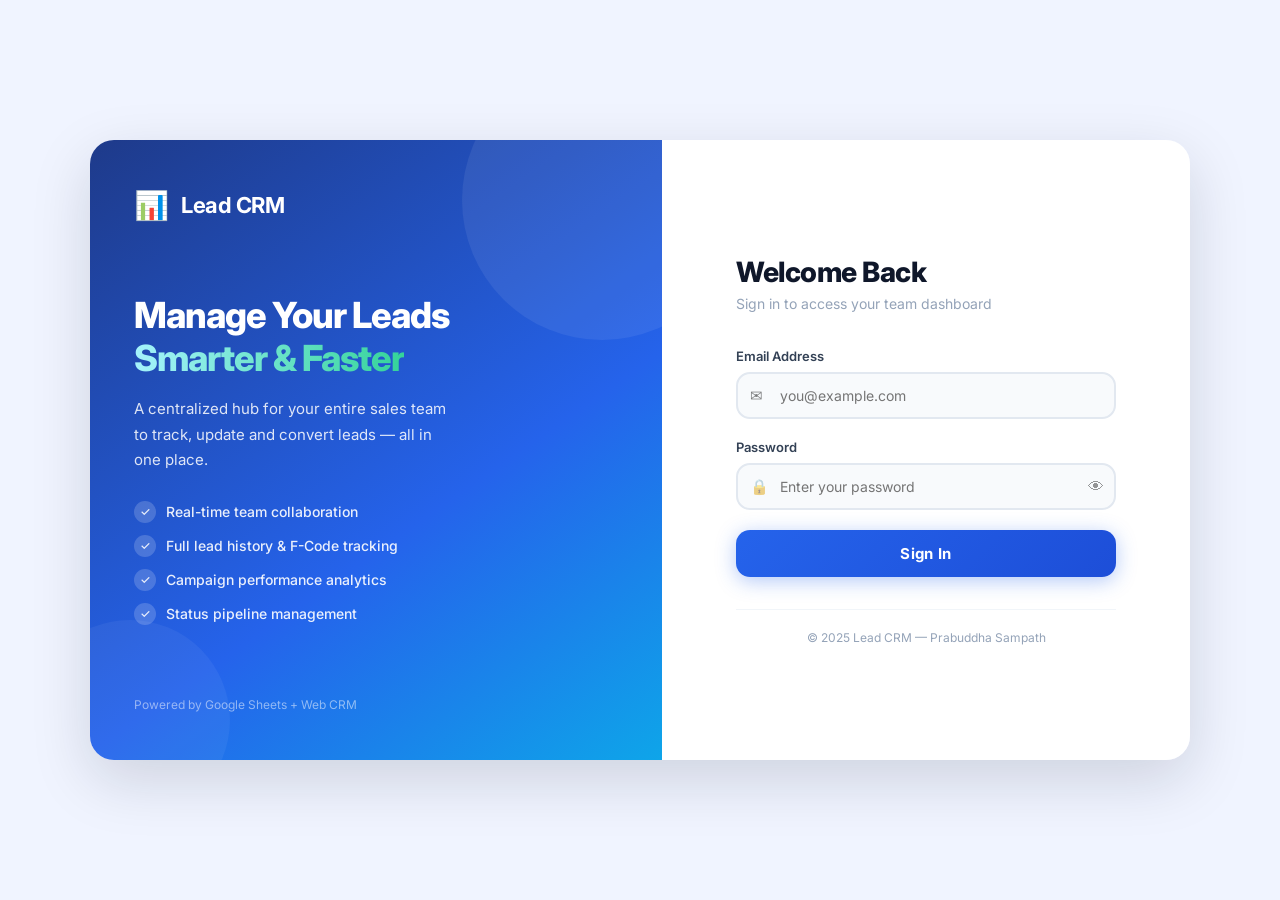
==== index.html @ 0907730c "Initial commit for Lead CRM Web App" ====
<!DOCTYPE html>
<html lang="en">
<head>
  <meta charset="UTF-8" />
  <meta name="viewport" content="width=device-width, initial-scale=1.0"/>
  <title>Lead CRM — Login</title>
  <link rel="preconnect" href="https://fonts.googleapis.com"/>
  <link href="https://fonts.googleapis.com/css2?family=Inter:wght@300;400;500;600;700;800&display=swap" rel="stylesheet"/>
  <link rel="stylesheet" href="styles/login.css"/>
</head>
<body>
  <div class="login-wrapper">

    <!-- LEFT PANEL -->
    <div class="left-panel">
      <div class="brand">
        <div class="brand-icon">📊</div>
        <span class="brand-name">Lead CRM</span>
      </div>
      <div class="left-content">
        <h1>Manage Your Leads<br/><span class="highlight">Smarter & Faster</span></h1>
        <p>A centralized hub for your entire sales team to track, update and convert leads — all in one place.</p>
        <ul class="features-list">
          <li><span class="check">✓</span> Real-time team collaboration</li>
          <li><span class="check">✓</span> Full lead history & F-Code tracking</li>
          <li><span class="check">✓</span> Campaign performance analytics</li>
          <li><span class="check">✓</span> Status pipeline management</li>
        </ul>
      </div>
      <div class="left-footer">Powered by Google Sheets + Web CRM</div>
    </div>

    <!-- RIGHT PANEL -->
    <div class="right-panel">
      <div class="login-box">
        <div class="login-header">
          <h2>Welcome Back</h2>
          <p>Sign in to access your team dashboard</p>
        </div>

        <form id="loginForm" onsubmit="handleLogin(event)">
          <div class="form-group">
            <label for="email">Email Address</label>
            <div class="input-wrapper">
              <span class="input-icon">✉</span>
              <input type="email" id="email" placeholder="you@example.com" required autocomplete="email"/>
            </div>
          </div>

          <div class="form-group">
            <label for="password">Password</label>
            <div class="input-wrapper">
              <span class="input-icon">🔒</span>
              <input type="password" id="password" placeholder="Enter your password" required autocomplete="current-password"/>
              <button type="button" class="toggle-pw" onclick="togglePassword()" id="toggleBtn">👁</button>
            </div>
          </div>

          <div id="errorMsg" class="error-msg" style="display:none;">
            ⚠ Incorrect email or password. Please try again.
          </div>

          <button type="submit" class="btn-login" id="loginBtn">
            <span id="btnText">Sign In</span>
            <span id="btnLoader" style="display:none;">...</span>
          </button>
        </form>

        <div class="login-footer">
          <span>© 2025 Lead CRM — Prabuddha Sampath</span>
        </div>
      </div>
    </div>

  </div>

  <script src="scripts/auth.js"></script>
</body>
</html>
---- styles/login.css ----
/* ───────────────────────────────────────────
   LOGIN PAGE STYLES — Lead CRM
─────────────────────────────────────────── */
*, *::before, *::after { box-sizing: border-box; margin: 0; padding: 0; }

:root {
  --primary:       #2563EB;
  --primary-dark:  #1D4ED8;
  --primary-light: #EFF6FF;
  --accent:        #10B981;
  --dark:          #0F172A;
  --mid:           #334155;
  --light:         #94A3B8;
  --white:         #FFFFFF;
  --error:         #EF4444;
  --radius:        14px;
  --shadow:        0 20px 60px rgba(15,23,42,0.15);
}

body {
  font-family: 'Inter', sans-serif;
  background: #F0F4FF;
  min-height: 100vh;
  display: flex;
  align-items: center;
  justify-content: center;
}

.login-wrapper {
  display: flex;
  width: 100%;
  max-width: 1100px;
  min-height: 620px;
  border-radius: 24px;
  overflow: hidden;
  box-shadow: var(--shadow);
  margin: 24px;
}

/* ── LEFT PANEL ─────────────────────────── */
.left-panel {
  flex: 1.1;
  background: linear-gradient(145deg, #1E3A8A 0%, #2563EB 60%, #0EA5E9 100%);
  color: var(--white);
  padding: 48px 44px;
  display: flex;
  flex-direction: column;
  justify-content: space-between;
  position: relative;
  overflow: hidden;
}

.left-panel::before {
  content: '';
  position: absolute;
  top: -80px; right: -80px;
  width: 280px; height: 280px;
  background: rgba(255,255,255,0.07);
  border-radius: 50%;
}

.left-panel::after {
  content: '';
  position: absolute;
  bottom: -60px; left: -60px;
  width: 200px; height: 200px;
  background: rgba(255,255,255,0.05);
  border-radius: 50%;
}

.brand {
  display: flex;
  align-items: center;
  gap: 12px;
  position: relative; z-index: 1;
}
.brand-icon { font-size: 28px; }
.brand-name {
  font-size: 22px;
  font-weight: 700;
  letter-spacing: -0.5px;
}

.left-content { position: relative; z-index: 1; }

.left-content h1 {
  font-size: 36px;
  font-weight: 800;
  line-height: 1.2;
  margin-bottom: 16px;
  letter-spacing: -1px;
}

.highlight {
  background: linear-gradient(90deg, #A5F3FC, #34D399);
  -webkit-background-clip: text;
  -webkit-text-fill-color: transparent;
  background-clip: text;
}

.left-content p {
  font-size: 15px;
  opacity: 0.85;
  line-height: 1.7;
  margin-bottom: 28px;
  max-width: 320px;
}

.features-list {
  list-style: none;
  display: flex;
  flex-direction: column;
  gap: 12px;
}

.features-list li {
  display: flex;
  align-items: center;
  gap: 10px;
  font-size: 14px;
  font-weight: 500;
  opacity: 0.9;
}

.check {
  background: rgba(255,255,255,0.2);
  width: 22px; height: 22px;
  border-radius: 50%;
  display: flex;
  align-items: center;
  justify-content: center;
  font-size: 12px;
  flex-shrink: 0;
}

.left-footer {
  font-size: 12px;
  opacity: 0.5;
  position: relative; z-index: 1;
}

/* ── RIGHT PANEL ────────────────────────── */
.right-panel {
  flex: 1;
  background: var(--white);
  display: flex;
  align-items: center;
  justify-content: center;
  padding: 48px 44px;
}

.login-box { width: 100%; max-width: 380px; }

.login-header { margin-bottom: 36px; }
.login-header h2 {
  font-size: 28px;
  font-weight: 800;
  color: var(--dark);
  margin-bottom: 6px;
  letter-spacing: -0.5px;
}
.login-header p {
  font-size: 14px;
  color: var(--light);
}

/* ── FORM ───────────────────────────────── */
.form-group {
  margin-bottom: 20px;
}
.form-group label {
  display: block;
  font-size: 13px;
  font-weight: 600;
  color: var(--mid);
  margin-bottom: 8px;
}

.input-wrapper {
  position: relative;
  display: flex;
  align-items: center;
}

.input-icon {
  position: absolute;
  left: 14px;
  font-size: 15px;
  opacity: 0.5;
  pointer-events: none;
}

.input-wrapper input {
  width: 100%;
  padding: 13px 44px 13px 42px;
  border: 2px solid #E2E8F0;
  border-radius: var(--radius);
  font-family: 'Inter', sans-serif;
  font-size: 14px;
  color: var(--dark);
  background: #F8FAFC;
  outline: none;
  transition: border-color 0.2s, box-shadow 0.2s, background 0.2s;
}

.input-wrapper input:focus {
  border-color: var(--primary);
  background: var(--white);
  box-shadow: 0 0 0 4px rgba(37,99,235,0.1);
}

.toggle-pw {
  position: absolute;
  right: 12px;
  background: none;
  border: none;
  cursor: pointer;
  font-size: 16px;
  opacity: 0.4;
  transition: opacity 0.2s;
}
.toggle-pw:hover { opacity: 0.8; }

/* ── ERROR ──────────────────────────────── */
.error-msg {
  background: #FEF2F2;
  border: 1px solid #FCA5A5;
  color: var(--error);
  font-size: 13px;
  padding: 10px 14px;
  border-radius: 10px;
  margin-bottom: 16px;
  font-weight: 500;
  animation: shake 0.3s ease;
}

@keyframes shake {
  0%, 100% { transform: translateX(0); }
  25% { transform: translateX(-6px); }
  75% { transform: translateX(6px); }
}

/* ── BUTTON ─────────────────────────────── */
.btn-login {
  width: 100%;
  padding: 14px;
  background: linear-gradient(135deg, var(--primary), var(--primary-dark));
  color: var(--white);
  border: none;
  border-radius: var(--radius);
  font-family: 'Inter', sans-serif;
  font-size: 15px;
  font-weight: 700;
  cursor: pointer;
  letter-spacing: 0.3px;
  transition: transform 0.15s, box-shadow 0.2s, opacity 0.2s;
  box-shadow: 0 4px 20px rgba(37,99,235,0.35);
}
.btn-login:hover {
  transform: translateY(-2px);
  box-shadow: 0 8px 28px rgba(37,99,235,0.45);
}
.btn-login:active { transform: translateY(0); }
.btn-login:disabled { opacity: 0.7; cursor: not-allowed; }

/* ── FOOTER ─────────────────────────────── */
.login-footer {
  margin-top: 32px;
  text-align: center;
  font-size: 12px;
  color: var(--light);
  border-top: 1px solid #F1F5F9;
  padding-top: 20px;
}

/* ── RESPONSIVE ─────────────────────────── */
@media (max-width: 768px) {
  .left-panel { display: none; }
  .right-panel { padding: 40px 28px; }
  .login-wrapper { border-radius: 16px; margin: 16px; }
}
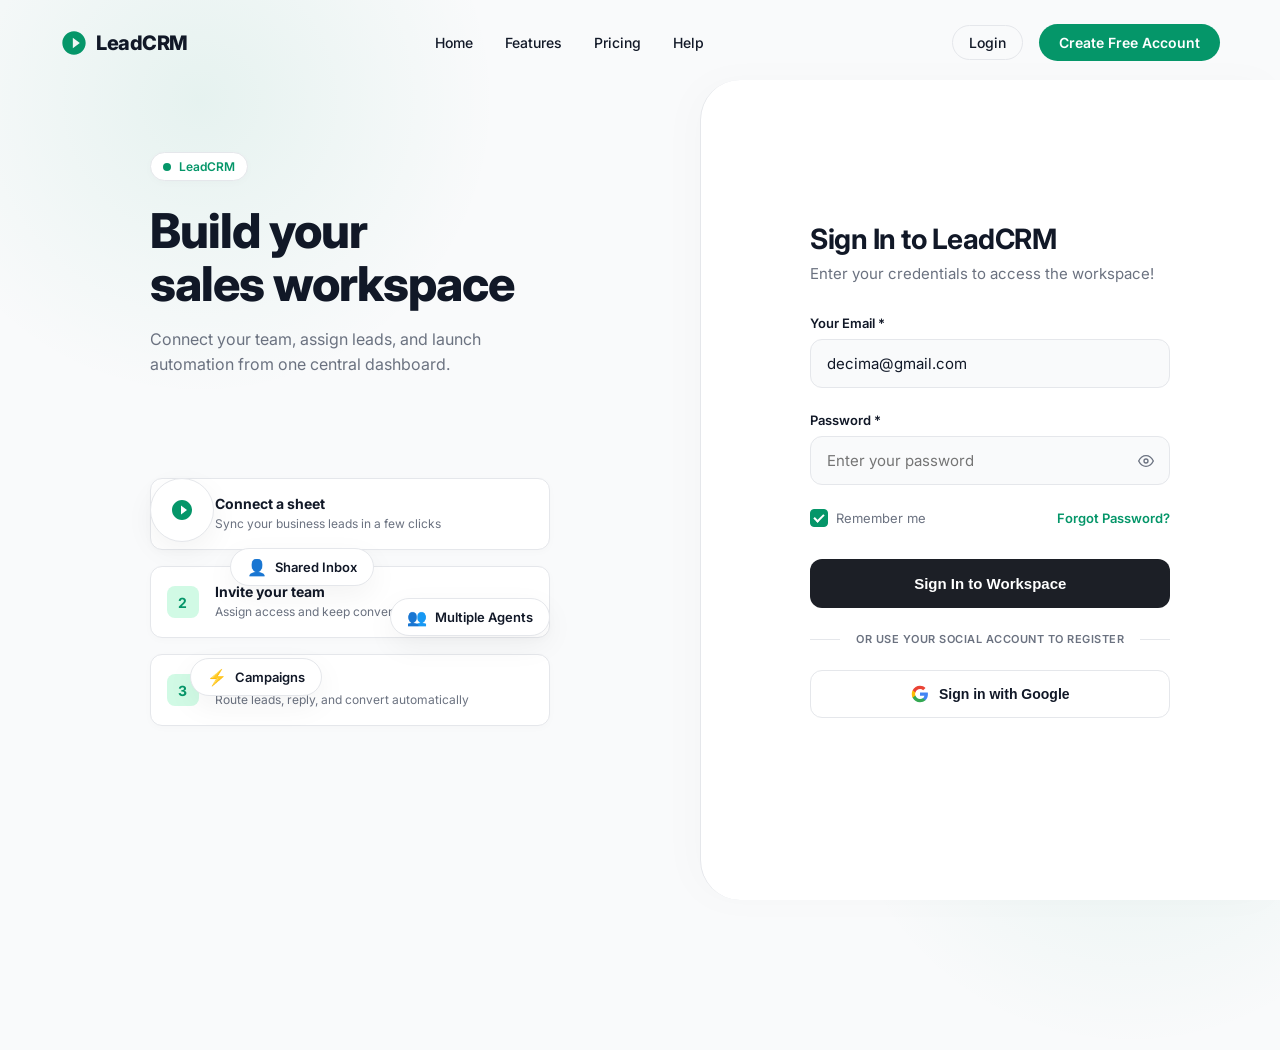
==== commit b1f4b689: "UI Overhaul: Apply Raybeam Digital modern styling" ====
--- a/index.html
+++ b/index.html
@@ -8,66 +8,124 @@
   <link href="https://fonts.googleapis.com/css2?family=Inter:wght@300;400;500;600;700;800&display=swap" rel="stylesheet"/>
   <link rel="stylesheet" href="styles/login.css"/>
 </head>
-<body>
+  <!-- Global Header (Top bar spanning both columns) -->
+  <header class="global-header">
+    <div class="brand">
+      <svg class="brand-icon" viewBox="0 0 24 24" fill="currentColor"><path d="M12 2C6.48 2 2 6.48 2 12s4.48 10 10 10 10-4.48 10-10S17.52 2 12 2zm-1 14.5v-9l6 4.5-6 4.5z"/></svg>
+      <span class="brand-name">LeadCRM</span>
+    </div>
+    <div class="header-links">
+      <a href="#">Home</a>
+      <a href="#">Features</a>
+      <a href="#">Pricing</a>
+      <a href="#">Help</a>
+    </div>
+    <div class="header-actions">
+      <a href="#" class="btn-login-header">Login</a>
+      <a href="#" class="btn-create-account">Create Free Account</a>
+    </div>
+  </header>
+
   <div class="login-wrapper">
-
     <!-- LEFT PANEL -->
     <div class="left-panel">
-      <div class="brand">
-        <div class="brand-icon">📊</div>
-        <span class="brand-name">Lead CRM</span>
+      <div class="left-content-inner">
+        <div class="badge-text">
+          <span class="dot"></span> LeadCRM
+        </div>
+        <h1>Build your<br/>sales workspace</h1>
+        <p>Connect your team, assign leads, and launch automation from one central dashboard.</p>
+        
+        <div class="graphic-placeholder">
+          <!-- Simplified CSS Graphic representing nodes/connections -->
+          <div class="node main-node">
+            <svg viewBox="0 0 24 24" fill="currentColor" width="24" height="24"><path d="M12 2C6.48 2 2 6.48 2 12s4.48 10 10 10 10-4.48 10-10S17.52 2 12 2zm-1 14.5v-9l6 4.5-6 4.5z"/></svg>
+          </div>
+          <div class="node sub-node node-1">
+            <span class="node-icon">👤</span> Shared Inbox
+          </div>
+          <div class="node sub-node node-2">
+            <span class="node-icon">👥</span> Multiple Agents
+          </div>
+          <div class="node sub-node node-3">
+            <span class="node-icon">⚡</span> Campaigns
+          </div>
+
+          <div class="steps-box">
+            <div class="step">
+              <div class="step-num">1</div>
+              <div class="step-text">
+                <h4>Connect a sheet</h4>
+                <p>Sync your business leads in a few clicks</p>
+              </div>
+            </div>
+            <div class="step">
+              <div class="step-num">2</div>
+              <div class="step-text">
+                <h4>Invite your team</h4>
+                <p>Assign access and keep conversations moving</p>
+              </div>
+            </div>
+            <div class="step">
+              <div class="step-num">3</div>
+              <div class="step-text">
+                <h4>Launch sales</h4>
+                <p>Route leads, reply, and convert automatically</p>
+              </div>
+            </div>
+          </div>
+        </div>
       </div>
-      <div class="left-content">
-        <h1>Manage Your Leads<br/><span class="highlight">Smarter & Faster</span></h1>
-        <p>A centralized hub for your entire sales team to track, update and convert leads — all in one place.</p>
-        <ul class="features-list">
-          <li><span class="check">✓</span> Real-time team collaboration</li>
-          <li><span class="check">✓</span> Full lead history & F-Code tracking</li>
-          <li><span class="check">✓</span> Campaign performance analytics</li>
-          <li><span class="check">✓</span> Status pipeline management</li>
-        </ul>
-      </div>
-      <div class="left-footer">Powered by Google Sheets + Web CRM</div>
     </div>
 
     <!-- RIGHT PANEL -->
     <div class="right-panel">
       <div class="login-box">
         <div class="login-header">
-          <h2>Welcome Back</h2>
-          <p>Sign in to access your team dashboard</p>
+          <h2>Sign In to LeadCRM</h2>
+          <p>Enter your credentials to access the workspace!</p>
         </div>
 
         <form id="loginForm" onsubmit="handleLogin(event)">
           <div class="form-group">
-            <label for="email">Email Address</label>
-            <div class="input-wrapper">
-              <span class="input-icon">✉</span>
-              <input type="email" id="email" placeholder="you@example.com" required autocomplete="email"/>
+            <label for="email">Your Email *</label>
+            <input type="email" id="email" placeholder="e.g. decima@gmail.com" required autocomplete="email" class="modern-input" value="decima@gmail.com"/>
+          </div>
+
+          <div class="form-group">
+            <label for="password">Password *</label>
+            <div class="input-wrapper-modern">
+              <input type="password" id="password" placeholder="Enter your password" required autocomplete="current-password" class="modern-input"/>
+              <button type="button" class="toggle-pw-modern" onclick="togglePassword()" id="toggleBtn">
+                <svg viewBox="0 0 24 24" fill="none" stroke="currentColor" stroke-width="2" width="16" height="16"><path d="M1 12s4-8 11-8 11 8 11 8-4 8-11 8-11-8-11-8z"/><circle cx="12" cy="12" r="3"/></svg>
+              </button>
             </div>
           </div>
 
-          <div class="form-group">
-            <label for="password">Password</label>
-            <div class="input-wrapper">
-              <span class="input-icon">🔒</span>
-              <input type="password" id="password" placeholder="Enter your password" required autocomplete="current-password"/>
-              <button type="button" class="toggle-pw" onclick="togglePassword()" id="toggleBtn">👁</button>
-            </div>
+          <div class="form-options">
+            <label class="checkbox-container">
+              <input type="checkbox" checked>
+              <span class="checkmark"></span>
+              Remember me
+            </label>
+            <a href="#" class="forgot-pw">Forgot Password?</a>
           </div>
 
           <div id="errorMsg" class="error-msg" style="display:none;">
-            ⚠ Incorrect email or password. Please try again.
+            ⚠ Incorrect email or password.
           </div>
 
-          <button type="submit" class="btn-login" id="loginBtn">
-            <span id="btnText">Sign In</span>
-            <span id="btnLoader" style="display:none;">...</span>
+          <button type="submit" class="btn-submit">Sign In to Workspace</button>
+          
+          <div class="divider">
+            <span>OR USE YOUR SOCIAL ACCOUNT TO REGISTER</span>
+          </div>
+          
+          <button type="button" class="btn-google">
+            <svg viewBox="0 0 24 24" width="18" height="18"><path fill="#4285F4" d="M22.56 12.25c0-.78-.07-1.53-.2-2.25H12v4.26h5.92c-.26 1.37-1.04 2.53-2.21 3.31v2.77h3.57c2.08-1.92 3.28-4.74 3.28-8.09z"/><path fill="#34A853" d="M12 23c2.97 0 5.46-.98 7.28-2.66l-3.57-2.77c-.98.66-2.23 1.06-3.71 1.06-2.86 0-5.29-1.93-6.16-4.53H2.18v2.84C3.99 20.53 7.7 23 12 23z"/><path fill="#FBBC05" d="M5.84 14.09c-.22-.66-.35-1.36-.35-2.09s.13-1.43.35-2.09V7.07H2.18C1.43 8.55 1 10.22 1 12s.43 3.45 1.18 4.93l2.85-2.22.81-.62z"/><path fill="#EA4335" d="M12 5.38c1.62 0 3.06.56 4.21 1.64l3.15-3.15C17.45 2.09 14.97 1 12 1 7.7 1 3.99 3.47 2.18 7.07l3.66 2.84c.87-2.6 3.3-4.53 6.16-4.53z"/><path fill="none" d="M1 1h22v22H1z"/></svg>
+            Sign in with Google
           </button>
         </form>
-
-        <div class="login-footer">
-          <span>© 2025 Lead CRM — Prabuddha Sampath</span>
         </div>
       </div>
     </div>
--- a/styles/login.css
+++ b/styles/login.css
@@ -1,281 +1,198 @@
-/* ───────────────────────────────────────────
-   LOGIN PAGE STYLES — Lead CRM
-─────────────────────────────────────────── */
-*, *::before, *::after { box-sizing: border-box; margin: 0; padding: 0; }
+/* ─────────────────────────────────────────────────────────────────────────────
+   LOGIN CSS — Raybeam Inspired UI
+   ───────────────────────────────────────────────────────────────────────────── */
 
 :root {
-  --primary:       #2563EB;
-  --primary-dark:  #1D4ED8;
-  --primary-light: #EFF6FF;
-  --accent:        #10B981;
-  --dark:          #0F172A;
-  --mid:           #334155;
-  --light:         #94A3B8;
-  --white:         #FFFFFF;
-  --error:         #EF4444;
-  --radius:        14px;
-  --shadow:        0 20px 60px rgba(15,23,42,0.15);
+  --primary: #059669; /* Elegant Teal/Green */
+  --primary-light: #D1FAE5;
+  --primary-dark: #047857;
+  --bg-main: #F9FAFB;
+  --white: #ffffff;
+  --text-main: #111827;
+  --text-muted: #6B7280;
+  --border: #E5E7EB;
+  --danger: #EF4444;
 }
 
+* { box-sizing: border-box; margin: 0; padding: 0; }
+
 body {
-  font-family: 'Inter', sans-serif;
-  background: #F0F4FF;
-  min-height: 100vh;
-  display: flex;
-  align-items: center;
-  justify-content: center;
+  font-family: 'Inter', -apple-system, sans-serif;
+  background-color: var(--bg-main);
+  color: var(--text-main);
+  height: 100vh;
+  overflow: hidden;
+  position: relative;
 }
 
+/* Abstract Green Background Glows */
+body::before, body::after {
+  content: '';
+  position: absolute;
+  width: 600px;
+  height: 600px;
+  background: radial-gradient(circle, rgba(5, 150, 105, 0.08) 0%, rgba(249, 250, 251, 0) 70%);
+  z-index: -1;
+}
+body::before { top: -200px; left: -100px; }
+body::after { bottom: -150px; right: -150px; }
+
+/* Global Header */
+.global-header {
+  position: absolute;
+  top: 0; left: 0; right: 0;
+  display: flex;
+  justify-content: space-between;
+  align-items: center;
+  padding: 24px 60px;
+  z-index: 10;
+}
+.brand { display: flex; align-items: center; gap: 8px; color: var(--primary); }
+.brand-icon { width: 28px; height: 28px; }
+.brand-name { font-size: 20px; font-weight: 800; color: var(--text-main); letter-spacing: -0.5px; }
+
+.header-links { display: flex; gap: 32px; }
+.header-links a { text-decoration: none; color: var(--text-main); font-weight: 500; font-size: 14px; transition: color 0.2s; }
+.header-links a:hover { color: var(--primary); }
+
+.header-actions { display: flex; align-items: center; gap: 16px; }
+.btn-login-header { text-decoration: none; color: var(--text-main); font-size: 14px; font-weight: 500; padding: 8px 16px; border-radius: 20px; border: 1px solid var(--border); transition: all 0.2s;}
+.btn-login-header:hover { background: var(--white); border-color: #D1D5DB; }
+.btn-create-account { background: var(--primary); color: var(--white); text-decoration: none; padding: 10px 20px; border-radius: 24px; font-size: 14px; font-weight: 600; transition: background 0.2s; }
+.btn-create-account:hover { background: var(--primary-dark); }
+
+/* Main Layout */
 .login-wrapper {
   display: flex;
-  width: 100%;
-  max-width: 1100px;
-  min-height: 620px;
-  border-radius: 24px;
-  overflow: hidden;
-  box-shadow: var(--shadow);
-  margin: 24px;
+  height: 100vh;
+  padding-top: 80px; /* Offset for header */
 }
 
-/* ── LEFT PANEL ─────────────────────────── */
+/* Left Panel */
 .left-panel {
-  flex: 1.1;
-  background: linear-gradient(145deg, #1E3A8A 0%, #2563EB 60%, #0EA5E9 100%);
-  color: var(--white);
-  padding: 48px 44px;
+  flex: 1;
   display: flex;
-  flex-direction: column;
-  justify-content: space-between;
-  position: relative;
-  overflow: hidden;
+  justify-content: center;
+  align-items: center;
+  padding: 60px;
+}
+.left-content-inner {
+  max-width: 500px;
+}
+.badge-text {
+  display: inline-flex; align-items: center; gap: 8px;
+  background: var(--white); padding: 6px 12px; border-radius: 20px;
+  font-size: 12px; font-weight: 600; color: var(--primary);
+  box-shadow: 0 2px 10px rgba(0,0,0,0.02);
+  margin-bottom: 24px; border: 1px solid var(--border);
+}
+.badge-text .dot { width: 8px; height: 8px; background: var(--primary); border-radius: 50%; }
+
+.left-panel h1 { font-size: 48px; font-weight: 800; line-height: 1.1; margin-bottom: 16px; letter-spacing: -1px; }
+.left-panel p { font-size: 16px; color: var(--text-muted); line-height: 1.6; margin-bottom: 40px; max-width: 400px; }
+
+/* Marketing Graphic CSS */
+.graphic-placeholder { position: relative; height: 350px; }
+.node {
+  position: absolute; display: flex; align-items: center; justify-content: center;
+  background: var(--white); border-radius: 40px; box-shadow: 0 10px 30px rgba(0,0,0,0.05);
+  border: 1px solid var(--border); font-size: 13px; font-weight: 600; color: var(--text-main);
+}
+.main-node { width: 64px; height: 64px; top: 0; left: 0; color: var(--primary); }
+.sub-node { padding: 8px 16px; gap: 8px; }
+.node-icon { font-size: 16px; }
+.node-1 { top: 70px; left: 80px; }
+.node-2 { top: 120px; left: 240px; }
+.node-3 { top: 180px; left: 40px; }
+
+.steps-box { margin-top: 100px; display: flex; flex-direction: column; gap: 16px; }
+.step { display: flex; align-items: center; gap: 16px; background: var(--white); padding: 16px; border-radius: 12px; border: 1px solid var(--border); box-shadow: 0 2px 8px rgba(0,0,0,0.02); }
+.step-num { width: 32px; height: 32px; background: var(--primary-light); color: var(--primary); display: flex; align-items: center; justify-content: center; border-radius: 8px; font-weight: 700; font-size: 14px; flex-shrink:0;}
+.step-text h4 { font-size: 14px; margin-bottom: 2px; }
+.step-text p { font-size: 12px; color: var(--text-muted); margin: 0; }
+
+/* Right Panel */
+.right-panel {
+  flex: 1;
+  display: flex;
+  justify-content: center;
+  align-items: center;
+  background: var(--white);
+  border-left: 1px solid var(--border);
+  border-radius: 40px 0 0 40px;
+  box-shadow: -10px 0 40px rgba(0,0,0,0.02);
 }
 
-.left-panel::before {
-  content: '';
-  position: absolute;
-  top: -80px; right: -80px;
-  width: 280px; height: 280px;
-  background: rgba(255,255,255,0.07);
-  border-radius: 50%;
+.login-box { width: 100%; max-width: 440px; padding: 40px; }
+.login-header { margin-bottom: 32px; }
+.login-header h2 { font-size: 28px; font-weight: 700; margin-bottom: 8px; letter-spacing: -0.5px; }
+.login-header p { color: var(--text-muted); font-size: 15px; }
+
+.form-group { margin-bottom: 24px; }
+.form-group label { display: block; font-size: 13px; font-weight: 600; margin-bottom: 8px; color: var(--text-main); }
+
+.modern-input {
+  width: 100%; padding: 14px 16px;
+  background: var(--bg-main); border: 1px solid var(--border); border-radius: 12px;
+  font-family: 'Inter', sans-serif; font-size: 15px; color: var(--text-main);
+  transition: all 0.2s; outline: none;
 }
+.modern-input:focus { background: var(--white); border-color: var(--primary); box-shadow: 0 0 0 4px var(--primary-light); }
 
-.left-panel::after {
-  content: '';
-  position: absolute;
-  bottom: -60px; left: -60px;
-  width: 200px; height: 200px;
-  background: rgba(255,255,255,0.05);
-  border-radius: 50%;
+.input-wrapper-modern { position: relative; }
+.toggle-pw-modern {
+  position: absolute; right: 16px; top: 50%; transform: translateY(-50%);
+  background: none; border: none; cursor: pointer; color: var(--text-muted);
+  display: flex; align-items: center; justify-content: center;
 }
+.toggle-pw-modern:hover { color: var(--text-main); }
 
-.brand {
-  display: flex;
-  align-items: center;
-  gap: 12px;
-  position: relative; z-index: 1;
+.form-options { display: flex; justify-content: space-between; align-items: center; margin-bottom: 32px; }
+
+/* Custom Checkbox */
+.checkbox-container { display: flex; align-items: center; gap: 8px; font-size: 13px; color: var(--text-muted); cursor: pointer; user-select: none; }
+.checkbox-container input { position: absolute; opacity: 0; cursor: pointer; height: 0; width: 0; }
+.checkmark { height: 18px; width: 18px; background-color: var(--bg-main); border: 1px solid var(--border); border-radius: 4px; display: flex; align-items: center; justify-content: center;}
+.checkbox-container:hover input ~ .checkmark { background-color: #F3F4F6; }
+.checkbox-container input:checked ~ .checkmark { background-color: var(--primary); border-color: var(--primary); }
+.checkmark:after { content: ""; display: none; width: 4px; height: 8px; border: solid white; border-width: 0 2px 2px 0; transform: rotate(45deg); margin-bottom: 2px;}
+.checkbox-container input:checked ~ .checkmark:after { display: block; }
+
+.forgot-pw { font-size: 13px; color: var(--primary); text-decoration: none; font-weight: 600; }
+.forgot-pw:hover { text-decoration: underline; }
+
+.btn-submit {
+  width: 100%; padding: 16px; background: #1C1F26; color: white; /* Dark button like reference */
+  border: none; border-radius: 12px; font-size: 15px; font-weight: 600;
+  cursor: pointer; transition: background 0.2s; margin-bottom: 24px;
 }
-.brand-icon { font-size: 28px; }
-.brand-name {
-  font-size: 22px;
-  font-weight: 700;
-  letter-spacing: -0.5px;
+.btn-submit:hover { background: #0F1115; }
+
+.divider { display: flex; align-items: center; text-align: center; margin-bottom: 24px; }
+.divider::before, .divider::after { content: ''; flex: 1; border-bottom: 1px solid var(--border); }
+.divider span { padding: 0 16px; font-size: 11px; font-weight: 600; color: var(--text-muted); letter-spacing: 0.5px; }
+
+.btn-google {
+  width: 100%; padding: 14px; background: var(--white); color: var(--text-main);
+  border: 1px solid var(--border); border-radius: 12px; font-size: 14px; font-weight: 600;
+  cursor: pointer; display: flex; align-items: center; justify-content: center; gap: 10px;
+  transition: background 0.2s; margin-bottom: 40px;
 }
+.btn-google:hover { background: var(--bg-main); }
 
-.left-content { position: relative; z-index: 1; }
+.developed-by { text-align: left; margin-top: 40px; }
+.developed-by span { font-size: 10px; font-weight: 600; color: var(--text-muted); letter-spacing: 0.5px; display: block; margin-bottom: 4px; }
+.developer-logo { display: inline-flex; align-items: center; padding: 8px 12px; border: 1px solid var(--border); border-radius: 8px; font-size: 12px; }
 
-.left-content h1 {
-  font-size: 36px;
-  font-weight: 800;
-  line-height: 1.2;
-  margin-bottom: 16px;
-  letter-spacing: -1px;
+.error-msg { background: #FEF2F2; color: var(--danger); border: 1px solid #FCA5A5; padding: 12px; border-radius: 8px; font-size: 13px; margin-bottom: 24px; font-weight: 500;}
+
+/* Responsive */
+@media (max-width: 1024px) {
+  .global-header { padding: 20px; }
+  .header-links { display: none; }
+  .login-wrapper { flex-direction: column; padding-top: 70px; height: auto; }
+  .left-panel { padding: 40px 20px; text-align: center; }
+  .left-panel p { margin: 0 auto 40px; }
+  .right-panel { border-left: none; border-radius: 0; box-shadow: none; border-top: 1px solid var(--border); }
+  .graphic-placeholder { display: none; }
 }
-
-.highlight {
-  background: linear-gradient(90deg, #A5F3FC, #34D399);
-  -webkit-background-clip: text;
-  -webkit-text-fill-color: transparent;
-  background-clip: text;
-}
-
-.left-content p {
-  font-size: 15px;
-  opacity: 0.85;
-  line-height: 1.7;
-  margin-bottom: 28px;
-  max-width: 320px;
-}
-
-.features-list {
-  list-style: none;
-  display: flex;
-  flex-direction: column;
-  gap: 12px;
-}
-
-.features-list li {
-  display: flex;
-  align-items: center;
-  gap: 10px;
-  font-size: 14px;
-  font-weight: 500;
-  opacity: 0.9;
-}
-
-.check {
-  background: rgba(255,255,255,0.2);
-  width: 22px; height: 22px;
-  border-radius: 50%;
-  display: flex;
-  align-items: center;
-  justify-content: center;
-  font-size: 12px;
-  flex-shrink: 0;
-}
-
-.left-footer {
-  font-size: 12px;
-  opacity: 0.5;
-  position: relative; z-index: 1;
-}
-
-/* ── RIGHT PANEL ────────────────────────── */
-.right-panel {
-  flex: 1;
-  background: var(--white);
-  display: flex;
-  align-items: center;
-  justify-content: center;
-  padding: 48px 44px;
-}
-
-.login-box { width: 100%; max-width: 380px; }
-
-.login-header { margin-bottom: 36px; }
-.login-header h2 {
-  font-size: 28px;
-  font-weight: 800;
-  color: var(--dark);
-  margin-bottom: 6px;
-  letter-spacing: -0.5px;
-}
-.login-header p {
-  font-size: 14px;
-  color: var(--light);
-}
-
-/* ── FORM ───────────────────────────────── */
-.form-group {
-  margin-bottom: 20px;
-}
-.form-group label {
-  display: block;
-  font-size: 13px;
-  font-weight: 600;
-  color: var(--mid);
-  margin-bottom: 8px;
-}
-
-.input-wrapper {
-  position: relative;
-  display: flex;
-  align-items: center;
-}
-
-.input-icon {
-  position: absolute;
-  left: 14px;
-  font-size: 15px;
-  opacity: 0.5;
-  pointer-events: none;
-}
-
-.input-wrapper input {
-  width: 100%;
-  padding: 13px 44px 13px 42px;
-  border: 2px solid #E2E8F0;
-  border-radius: var(--radius);
-  font-family: 'Inter', sans-serif;
-  font-size: 14px;
-  color: var(--dark);
-  background: #F8FAFC;
-  outline: none;
-  transition: border-color 0.2s, box-shadow 0.2s, background 0.2s;
-}
-
-.input-wrapper input:focus {
-  border-color: var(--primary);
-  background: var(--white);
-  box-shadow: 0 0 0 4px rgba(37,99,235,0.1);
-}
-
-.toggle-pw {
-  position: absolute;
-  right: 12px;
-  background: none;
-  border: none;
-  cursor: pointer;
-  font-size: 16px;
-  opacity: 0.4;
-  transition: opacity 0.2s;
-}
-.toggle-pw:hover { opacity: 0.8; }
-
-/* ── ERROR ──────────────────────────────── */
-.error-msg {
-  background: #FEF2F2;
-  border: 1px solid #FCA5A5;
-  color: var(--error);
-  font-size: 13px;
-  padding: 10px 14px;
-  border-radius: 10px;
-  margin-bottom: 16px;
-  font-weight: 500;
-  animation: shake 0.3s ease;
-}
-
-@keyframes shake {
-  0%, 100% { transform: translateX(0); }
-  25% { transform: translateX(-6px); }
-  75% { transform: translateX(6px); }
-}
-
-/* ── BUTTON ─────────────────────────────── */
-.btn-login {
-  width: 100%;
-  padding: 14px;
-  background: linear-gradient(135deg, var(--primary), var(--primary-dark));
-  color: var(--white);
-  border: none;
-  border-radius: var(--radius);
-  font-family: 'Inter', sans-serif;
-  font-size: 15px;
-  font-weight: 700;
-  cursor: pointer;
-  letter-spacing: 0.3px;
-  transition: transform 0.15s, box-shadow 0.2s, opacity 0.2s;
-  box-shadow: 0 4px 20px rgba(37,99,235,0.35);
-}
-.btn-login:hover {
-  transform: translateY(-2px);
-  box-shadow: 0 8px 28px rgba(37,99,235,0.45);
-}
-.btn-login:active { transform: translateY(0); }
-.btn-login:disabled { opacity: 0.7; cursor: not-allowed; }
-
-/* ── FOOTER ─────────────────────────────── */
-.login-footer {
-  margin-top: 32px;
-  text-align: center;
-  font-size: 12px;
-  color: var(--light);
-  border-top: 1px solid #F1F5F9;
-  padding-top: 20px;
-}
-
-/* ── RESPONSIVE ─────────────────────────── */
-@media (max-width: 768px) {
-  .left-panel { display: none; }
-  .right-panel { padding: 40px 28px; }
-  .login-wrapper { border-radius: 16px; margin: 16px; }
-}
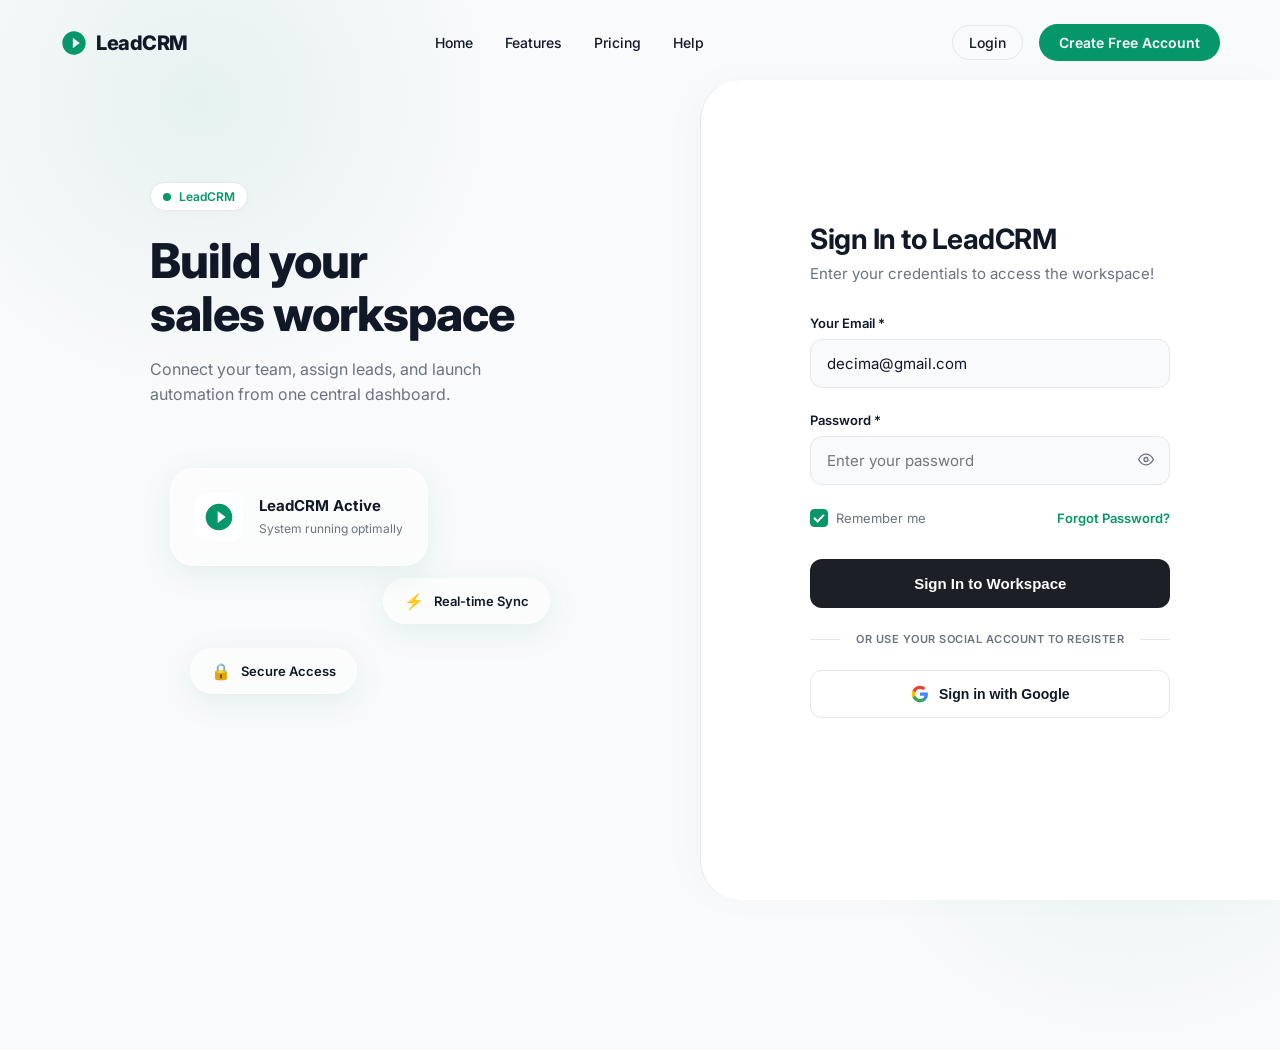
==== commit dfba189d: "Fix login button ID and update left panel to use glassmorphism animation" ====
--- a/index.html
+++ b/index.html
@@ -36,43 +36,21 @@
         <h1>Build your<br/>sales workspace</h1>
         <p>Connect your team, assign leads, and launch automation from one central dashboard.</p>
         
-        <div class="graphic-placeholder">
-          <!-- Simplified CSS Graphic representing nodes/connections -->
-          <div class="node main-node">
-            <svg viewBox="0 0 24 24" fill="currentColor" width="24" height="24"><path d="M12 2C6.48 2 2 6.48 2 12s4.48 10 10 10 10-4.48 10-10S17.52 2 12 2zm-1 14.5v-9l6 4.5-6 4.5z"/></svg>
+        <div class="glass-graphic">
+          <div class="glass-card main-glass">
+            <svg viewBox="0 0 24 24" fill="currentColor" width="32" height="32" class="glass-icon"><path d="M12 2C6.48 2 2 6.48 2 12s4.48 10 10 10 10-4.48 10-10S17.52 2 12 2zm-1 14.5v-9l6 4.5-6 4.5z"/></svg>
+            <div class="glass-text">
+              <h4>LeadCRM Active</h4>
+              <p>System running optimally</p>
+            </div>
           </div>
-          <div class="node sub-node node-1">
-            <span class="node-icon">👤</span> Shared Inbox
+          <div class="glass-card sub-glass float-1">
+            <span class="glass-icon-small">⚡</span>
+            <span>Real-time Sync</span>
           </div>
-          <div class="node sub-node node-2">
-            <span class="node-icon">👥</span> Multiple Agents
-          </div>
-          <div class="node sub-node node-3">
-            <span class="node-icon">⚡</span> Campaigns
-          </div>
-
-          <div class="steps-box">
-            <div class="step">
-              <div class="step-num">1</div>
-              <div class="step-text">
-                <h4>Connect a sheet</h4>
-                <p>Sync your business leads in a few clicks</p>
-              </div>
-            </div>
-            <div class="step">
-              <div class="step-num">2</div>
-              <div class="step-text">
-                <h4>Invite your team</h4>
-                <p>Assign access and keep conversations moving</p>
-              </div>
-            </div>
-            <div class="step">
-              <div class="step-num">3</div>
-              <div class="step-text">
-                <h4>Launch sales</h4>
-                <p>Route leads, reply, and convert automatically</p>
-              </div>
-            </div>
+          <div class="glass-card sub-glass float-2">
+            <span class="glass-icon-small">🔒</span>
+            <span>Secure Access</span>
           </div>
         </div>
       </div>
@@ -96,8 +74,10 @@
             <label for="password">Password *</label>
             <div class="input-wrapper-modern">
               <input type="password" id="password" placeholder="Enter your password" required autocomplete="current-password" class="modern-input"/>
-              <button type="button" class="toggle-pw-modern" onclick="togglePassword()" id="toggleBtn">
-                <svg viewBox="0 0 24 24" fill="none" stroke="currentColor" stroke-width="2" width="16" height="16"><path d="M1 12s4-8 11-8 11 8 11 8-4 8-11 8-11-8-11-8z"/><circle cx="12" cy="12" r="3"/></svg>
+              <button type="button" class="toggle-pw-modern" onclick="togglePassword()">
+                <span id="toggleBtn">
+                  <svg viewBox="0 0 24 24" fill="none" stroke="currentColor" stroke-width="2" width="16" height="16"><path d="M1 12s4-8 11-8 11 8 11 8-4 8-11 8-11-8-11-8z"/><circle cx="12" cy="12" r="3"/></svg>
+                </span>
               </button>
             </div>
           </div>
@@ -115,7 +95,10 @@
             ⚠ Incorrect email or password.
           </div>
 
-          <button type="submit" class="btn-submit">Sign In to Workspace</button>
+          <button type="submit" class="btn-submit" id="loginBtn">
+            <span id="btnText">Sign In to Workspace</span>
+            <span id="btnLoader" style="display:none;">Signing in...</span>
+          </button>
           
           <div class="divider">
             <span>OR USE YOUR SOCIAL ACCOUNT TO REGISTER</span>
--- a/styles/login.css
+++ b/styles/login.css
@@ -91,25 +91,56 @@
 .left-panel h1 { font-size: 48px; font-weight: 800; line-height: 1.1; margin-bottom: 16px; letter-spacing: -1px; }
 .left-panel p { font-size: 16px; color: var(--text-muted); line-height: 1.6; margin-bottom: 40px; max-width: 400px; }
 
-/* Marketing Graphic CSS */
-.graphic-placeholder { position: relative; height: 350px; }
-.node {
-  position: absolute; display: flex; align-items: center; justify-content: center;
-  background: var(--white); border-radius: 40px; box-shadow: 0 10px 30px rgba(0,0,0,0.05);
-  border: 1px solid var(--border); font-size: 13px; font-weight: 600; color: var(--text-main);
-}
-.main-node { width: 64px; height: 64px; top: 0; left: 0; color: var(--primary); }
-.sub-node { padding: 8px 16px; gap: 8px; }
-.node-icon { font-size: 16px; }
-.node-1 { top: 70px; left: 80px; }
-.node-2 { top: 120px; left: 240px; }
-.node-3 { top: 180px; left: 40px; }
-
-.steps-box { margin-top: 100px; display: flex; flex-direction: column; gap: 16px; }
-.step { display: flex; align-items: center; gap: 16px; background: var(--white); padding: 16px; border-radius: 12px; border: 1px solid var(--border); box-shadow: 0 2px 8px rgba(0,0,0,0.02); }
-.step-num { width: 32px; height: 32px; background: var(--primary-light); color: var(--primary); display: flex; align-items: center; justify-content: center; border-radius: 8px; font-weight: 700; font-size: 14px; flex-shrink:0;}
-.step-text h4 { font-size: 14px; margin-bottom: 2px; }
-.step-text p { font-size: 12px; color: var(--text-muted); margin: 0; }
+  /* Glassmorphism Graphic CSS */
+  .glass-graphic {
+    position: relative;
+    height: 350px;
+    width: 100%;
+    max-width: 400px;
+    margin-top: 40px;
+  }
+  
+  .glass-card {
+    position: absolute;
+    background: rgba(255, 255, 255, 0.4);
+    backdrop-filter: blur(12px);
+    -webkit-backdrop-filter: blur(12px);
+    border: 1px solid rgba(255, 255, 255, 0.6);
+    border-radius: 24px;
+    box-shadow: 0 8px 32px rgba(5, 150, 105, 0.1);
+    display: flex;
+    align-items: center;
+    color: var(--text-main);
+  }
+  
+  .main-glass {
+    top: 20px;
+    left: 20px;
+    padding: 24px;
+    gap: 16px;
+    z-index: 2;
+    animation: float 6s ease-in-out infinite;
+  }
+  .glass-icon { color: var(--primary); background: var(--white); padding: 8px; border-radius: 12px; width: 48px; height: 48px;}
+  .glass-text h4 { font-size: 15px; font-weight: 700; margin-bottom: 4px; }
+  .glass-text p { font-size: 12px; color: var(--text-muted); margin: 0; }
+  
+  .sub-glass {
+    padding: 12px 20px;
+    gap: 10px;
+    font-size: 13px;
+    font-weight: 600;
+  }
+  .glass-icon-small { font-size: 16px; }
+  
+  .float-1 { top: 130px; right: 0; animation: float 7s ease-in-out infinite 1s; }
+  .float-2 { top: 200px; left: 40px; animation: float 8s ease-in-out infinite 2s; }
+  
+  @keyframes float {
+    0% { transform: translateY(0px); }
+    50% { transform: translateY(-10px); }
+    100% { transform: translateY(0px); }
+  }
 
 /* Right Panel */
 .right-panel {
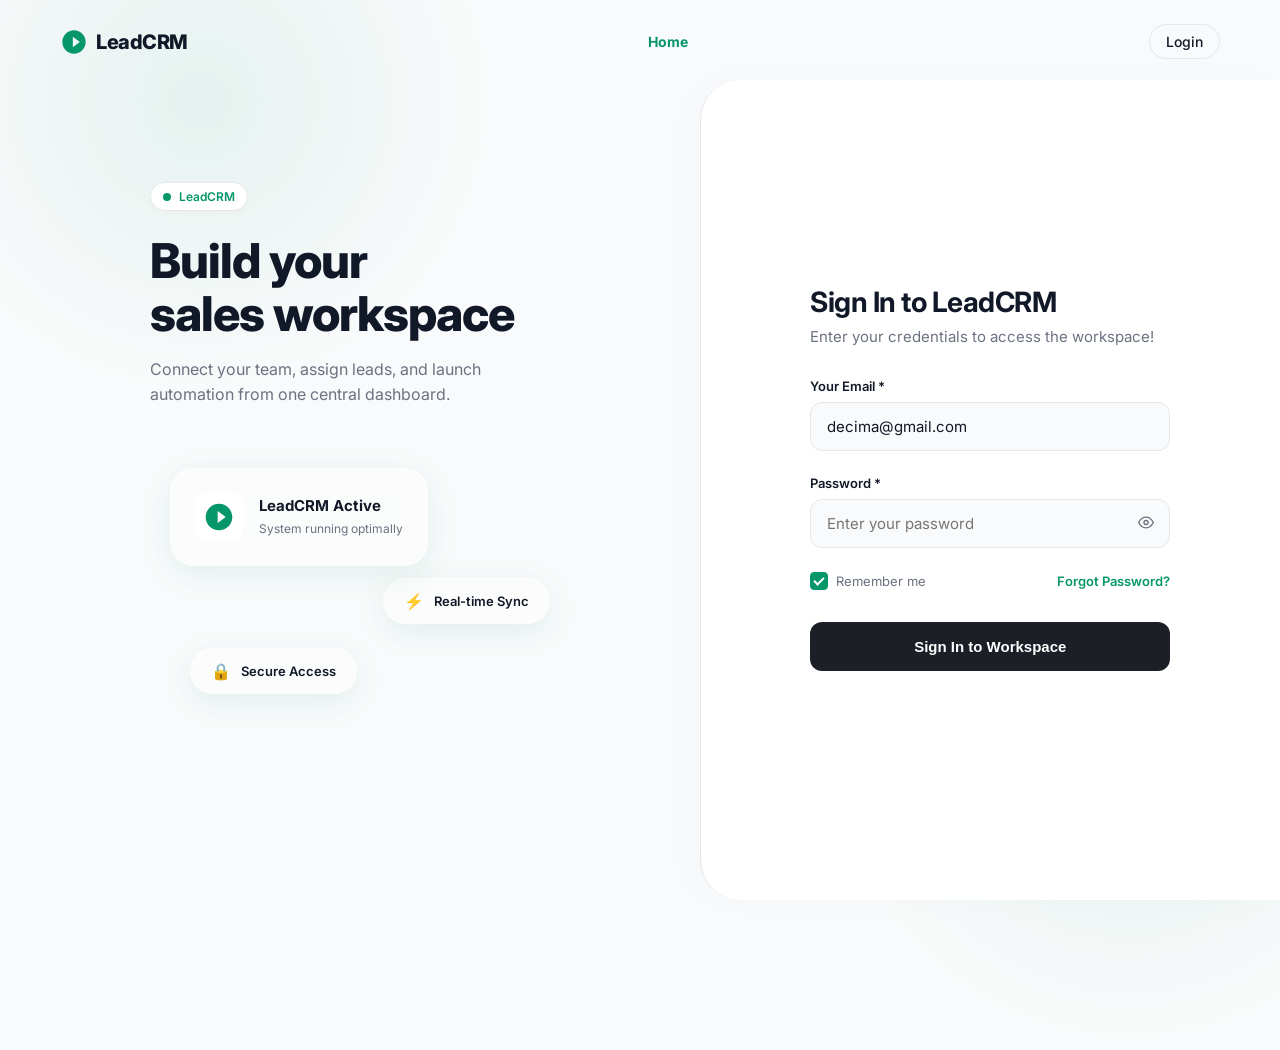
==== commit 17ec3152: "Clean up login page: remove unused auth options, fix mobile responsiveness" ====
--- a/index.html
+++ b/index.html
@@ -8,6 +8,7 @@
   <link href="https://fonts.googleapis.com/css2?family=Inter:wght@300;400;500;600;700;800&display=swap" rel="stylesheet"/>
   <link rel="stylesheet" href="styles/login.css"/>
 </head>
+<body>
   <!-- Global Header (Top bar spanning both columns) -->
   <header class="global-header">
     <div class="brand">
@@ -15,14 +16,10 @@
       <span class="brand-name">LeadCRM</span>
     </div>
     <div class="header-links">
-      <a href="#">Home</a>
-      <a href="#">Features</a>
-      <a href="#">Pricing</a>
-      <a href="#">Help</a>
+      <a href="#" class="active" style="font-weight:700; color:var(--primary);">Home</a>
     </div>
     <div class="header-actions">
       <a href="#" class="btn-login-header">Login</a>
-      <a href="#" class="btn-create-account">Create Free Account</a>
     </div>
   </header>
 
@@ -99,17 +96,8 @@
             <span id="btnText">Sign In to Workspace</span>
             <span id="btnLoader" style="display:none;">Signing in...</span>
           </button>
-          
-          <div class="divider">
-            <span>OR USE YOUR SOCIAL ACCOUNT TO REGISTER</span>
-          </div>
-          
-          <button type="button" class="btn-google">
-            <svg viewBox="0 0 24 24" width="18" height="18"><path fill="#4285F4" d="M22.56 12.25c0-.78-.07-1.53-.2-2.25H12v4.26h5.92c-.26 1.37-1.04 2.53-2.21 3.31v2.77h3.57c2.08-1.92 3.28-4.74 3.28-8.09z"/><path fill="#34A853" d="M12 23c2.97 0 5.46-.98 7.28-2.66l-3.57-2.77c-.98.66-2.23 1.06-3.71 1.06-2.86 0-5.29-1.93-6.16-4.53H2.18v2.84C3.99 20.53 7.7 23 12 23z"/><path fill="#FBBC05" d="M5.84 14.09c-.22-.66-.35-1.36-.35-2.09s.13-1.43.35-2.09V7.07H2.18C1.43 8.55 1 10.22 1 12s.43 3.45 1.18 4.93l2.85-2.22.81-.62z"/><path fill="#EA4335" d="M12 5.38c1.62 0 3.06.56 4.21 1.64l3.15-3.15C17.45 2.09 14.97 1 12 1 7.7 1 3.99 3.47 2.18 7.07l3.66 2.84c.87-2.6 3.3-4.53 6.16-4.53z"/><path fill="none" d="M1 1h22v22H1z"/></svg>
-            Sign in with Google
-          </button>
         </form>
-        </div>
+      </div>   </div>
       </div>
     </div>
 
--- a/styles/login.css
+++ b/styles/login.css
@@ -219,11 +219,15 @@
 
 /* Responsive */
 @media (max-width: 1024px) {
-  .global-header { padding: 20px; }
+  .global-header { padding: 16px 20px; }
   .header-links { display: none; }
-  .login-wrapper { flex-direction: column; padding-top: 70px; height: auto; }
-  .left-panel { padding: 40px 20px; text-align: center; }
-  .left-panel p { margin: 0 auto 40px; }
-  .right-panel { border-left: none; border-radius: 0; box-shadow: none; border-top: 1px solid var(--border); }
-  .graphic-placeholder { display: none; }
-}
+  .login-wrapper { flex-direction: column; padding-top: 80px; height: auto; }
+  .left-panel { padding: 40px 20px; text-align: center; display: block; }
+  .left-content-inner { margin: 0 auto; }
+  .left-panel h1 { font-size: 36px; margin-bottom: 12px; }
+  .left-panel p { margin: 0 auto 30px; font-size: 15px; }
+  .glass-graphic { display: none; } /* Hide graphic on mobile for cleaner look */
+  
+  .right-panel { border-left: none; border-radius: 24px 24px 0 0; box-shadow: 0 -4px 20px rgba(0,0,0,0.05); padding: 40px 20px; }
+  .login-box { margin: 0 auto; max-width: 100%; }
+}
